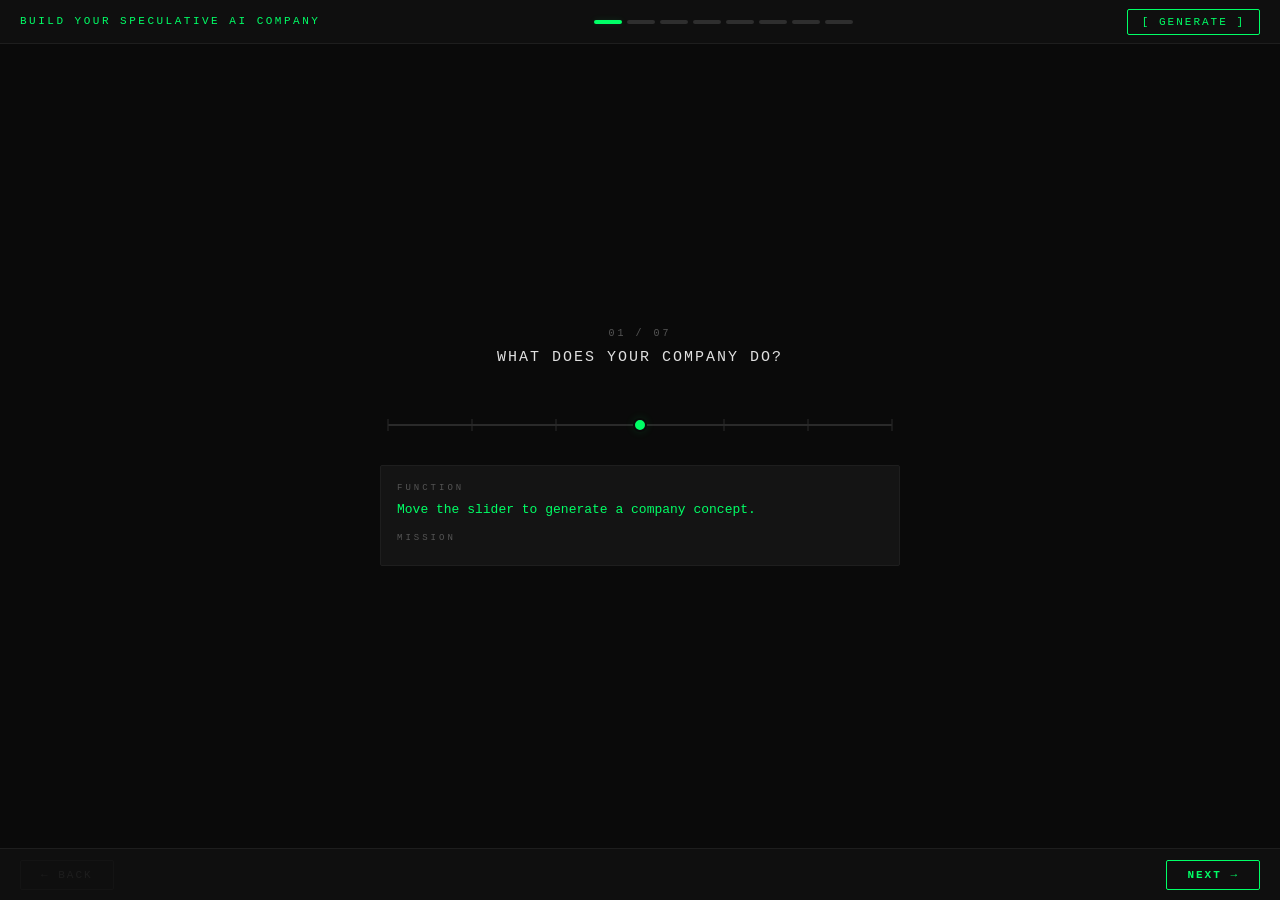
==== llm-company/index.html @ 35e41da1 "v2.0" ====
<!DOCTYPE html>
<html lang="en">
<head>
<meta charset="UTF-8">
<meta name="viewport" content="width=device-width, initial-scale=1.0">
<title>Build Your Speculative AI Company</title>
<style>
/* ============================================================
   DESIGN TOKENS
   ============================================================ */
:root {
  --bg:       #0a0a0a;
  --panel:    #0f0f0f;
  --panel2:   #141414;
  --border:   #1e1e1e;
  --border2:  #2a2a2a;
  --accent:   #00ff66;
  --accent-d: #00cc52;
  --glow:     rgba(0,255,102,0.12);
  --amber:    #ffcc00;
  --red:      #ff4444;
  --text:     #e0e0e0;
  --dim:      #555;
  --muted:    #2e2e2e;
  --font:     'Courier New', Courier, monospace;
  --status-h: 44px;
  --nav-h:    52px;
}

/* ============================================================
   RESET + BASE
   ============================================================ */
*, *::before, *::after { box-sizing: border-box; margin: 0; padding: 0; }

html, body {
  height: 100%;
  background: var(--bg);
  color: var(--text);
  font-family: var(--font);
  font-size: 13px;
  line-height: 1.5;
  overflow: hidden;
}

/* ============================================================
   LAYOUT SHELL
   ============================================================ */
#app {
  display: flex;
  flex-direction: column;
  height: 100vh;
}

/* ============================================================
   STATUS BAR
   ============================================================ */
#status-bar {
  height: var(--status-h);
  flex-shrink: 0;
  display: flex;
  align-items: center;
  justify-content: space-between;
  padding: 0 20px;
  border-bottom: 1px solid var(--border);
  background: var(--panel);
  gap: 16px;
}

#app-title {
  font-size: 11px;
  letter-spacing: 2.5px;
  color: var(--accent);
  white-space: nowrap;
  flex-shrink: 0;
}

#progress-bar {
  display: flex;
  gap: 5px;
  align-items: center;
  flex: 1;
  justify-content: center;
}

.prog-seg {
  height: 4px;
  width: 28px;
  border-radius: 2px;
  background: var(--muted);
  transition: background 0.3s ease;
}
.prog-seg.active   { background: var(--accent); box-shadow: 0 0 6px var(--glow); }
.prog-seg.complete { background: var(--dim); }

#generate-btn {
  font-family: var(--font);
  font-size: 11px;
  letter-spacing: 2px;
  padding: 6px 14px;
  background: transparent;
  color: var(--accent);
  border: 1px solid var(--accent);
  border-radius: 2px;
  cursor: pointer;
  white-space: nowrap;
  flex-shrink: 0;
  transition: all 0.15s;
}
#generate-btn:hover { background: var(--glow); }

/* ============================================================
   STAGE CONTAINER
   ============================================================ */
#stage-container {
  flex: 1;
  display: flex;
  align-items: center;
  justify-content: center;
  overflow: hidden;
  padding: 12px 20px;
}

.stage-panel {
  display: none;
  flex-direction: column;
  align-items: center;
  width: 100%;
  max-width: 700px;
  gap: 20px;
}
.stage-panel.active { display: flex; }

/* ============================================================
   STAGE HEADER
   ============================================================ */
.stage-header {
  text-align: center;
  width: 100%;
}

.stage-num {
  font-size: 10px;
  letter-spacing: 3px;
  color: var(--dim);
  margin-bottom: 6px;
}

.stage-title {
  font-size: 15px;
  letter-spacing: 2px;
  color: var(--text);
  font-weight: normal;
}

/* ============================================================
   HORIZONTAL SLIDER
   ============================================================ */
.slider-wrap {
  position: relative;
  width: 100%;
  max-width: 520px;
  padding: 24px 8px 8px;
  user-select: none;
}

.slider-labels-row {
  display: flex;
  justify-content: space-between;
  margin-bottom: 10px;
  height: 16px;
}

.slider-label-item {
  font-size: 10px;
  letter-spacing: 1px;
  color: var(--dim);
  text-align: center;
  flex: 1;
  transition: color 0.2s;
  cursor: pointer;
}
.slider-label-item.active { color: var(--accent); }

.slider-track-row {
  position: relative;
  height: 24px;
  display: flex;
  align-items: center;
}

.slider-track {
  position: relative;
  width: 100%;
  height: 2px;
  background: var(--border2);
  border-radius: 1px;
}

.slider-tick {
  position: absolute;
  top: -5px;
  width: 1px;
  height: 12px;
  background: var(--border2);
  transform: translateX(-50%);
  transition: background 0.2s;
}
.slider-tick.active { background: var(--accent); }

.slider-thumb {
  position: absolute;
  top: 50%;
  width: 14px;
  height: 14px;
  border-radius: 50%;
  background: var(--accent);
  border: 2px solid var(--bg);
  transform: translate(-50%, -50%);
  box-shadow: 0 0 10px var(--glow);
  cursor: grab;
  transition: box-shadow 0.15s;
  z-index: 2;
}
.slider-thumb:active { cursor: grabbing; box-shadow: 0 0 20px rgba(0,255,102,0.4); }

/* ============================================================
   LLM DISPLAY AREAS
   ============================================================ */
.llm-display {
  width: 100%;
  max-width: 520px;
  background: var(--panel2);
  border: 1px solid var(--border);
  border-radius: 2px;
  padding: 16px;
  min-height: 90px;
  position: relative;
}

.llm-loading {
  display: flex;
  align-items: center;
  gap: 8px;
  color: var(--dim);
  font-size: 11px;
  letter-spacing: 1px;
  position: absolute;
  inset: 16px;
}

.ld { width: 5px; height: 5px; border-radius: 50%; background: var(--accent); }
.ld { animation: ldot 1.2s ease-in-out infinite; }
.ld:nth-child(2) { animation-delay: 0.2s; }
.ld:nth-child(3) { animation-delay: 0.4s; }
@keyframes ldot {
  0%, 80%, 100% { transform: scale(0.5); opacity: 0.3; }
  40%           { transform: scale(1.0); opacity: 1; }
}

.llm-content {
  transition: opacity 0.2s ease;
}
.llm-content.fading { opacity: 0; }

.fn-label {
  font-size: 9px;
  letter-spacing: 3px;
  color: var(--dim);
  margin-bottom: 4px;
}

.fn-text {
  font-size: 13px;
  color: var(--accent);
  line-height: 1.55;
  margin-bottom: 12px;
}

.ms-label {
  font-size: 9px;
  letter-spacing: 3px;
  color: var(--dim);
  margin-bottom: 4px;
}

.ms-text {
  font-size: 12px;
  color: var(--text);
  line-height: 1.6;
  opacity: 0.75;
  font-style: italic;
}

/* Company name display */
.name-display {
  font-size: 28px;
  letter-spacing: 3px;
  color: var(--accent);
  text-align: center;
  min-height: 44px;
  display: flex;
  align-items: center;
  justify-content: center;
  transition: opacity 0.2s ease;
  text-shadow: 0 0 20px var(--glow);
}
.name-display.fading { opacity: 0; }

/* ============================================================
   KNOB STAGE LAYOUT
   ============================================================ */
.knob-stage-layout {
  display: flex;
  align-items: flex-start;
  gap: 32px;
  width: 100%;
  max-width: 620px;
}

.knob-col {
  display: flex;
  flex-direction: column;
  align-items: center;
  gap: 10px;
  flex-shrink: 0;
}

.knob-current-name {
  font-size: 11px;
  letter-spacing: 2px;
  color: var(--accent);
  text-align: center;
  min-height: 16px;
}

.knob-desc-col {
  flex: 1;
  display: flex;
  flex-direction: column;
  gap: 8px;
  padding-top: 4px;
}

.knob-desc-box {
  background: var(--panel2);
  border: 1px solid var(--border);
  border-radius: 2px;
  padding: 14px;
  min-height: 80px;
  position: relative;
}

.knob-desc-text {
  font-size: 12px;
  color: var(--text);
  line-height: 1.65;
  transition: opacity 0.15s ease;
}
.knob-desc-text.fading { opacity: 0; }

/* Static desc for stages 5 & 6 */
.static-desc {
  width: 100%;
  max-width: 520px;
  font-size: 12px;
  color: var(--text);
  line-height: 1.65;
  padding: 14px;
  background: var(--panel2);
  border: 1px solid var(--border);
  border-radius: 2px;
  opacity: 0.85;
}

/* ============================================================
   NAV BAR
   ============================================================ */
#nav-bar {
  height: var(--nav-h);
  flex-shrink: 0;
  display: flex;
  align-items: center;
  justify-content: space-between;
  padding: 0 20px;
  border-top: 1px solid var(--border);
  background: var(--panel);
}

.nav-btn {
  font-family: var(--font);
  font-size: 11px;
  letter-spacing: 2px;
  padding: 8px 20px;
  background: transparent;
  border: 1px solid var(--border2);
  color: var(--dim);
  border-radius: 2px;
  cursor: pointer;
  transition: all 0.15s;
}
.nav-btn:hover:not(:disabled) { color: var(--text); border-color: var(--dim); }
.nav-btn:disabled { opacity: 0.2; cursor: not-allowed; }

#next-btn {
  border-color: var(--accent);
  color: var(--accent);
  font-weight: bold;
}
#next-btn:hover { background: var(--glow); }

/* ============================================================
   OUTPUT STAGE (receipt)
   ============================================================ */
#stage-7 {
  flex-direction: column;
  align-items: center;
  justify-content: flex-start;
  overflow-y: auto;
  padding: 20px;
  gap: 16px;
}

.receipt-printer-wrap {
  overflow: hidden;
  max-height: calc(100vh - var(--status-h) - var(--nav-h) - 80px);
  display: flex;
  justify-content: center;
}

.receipt {
  width: 320px;
  background: #f5f0e8;
  color: #1a1a1a;
  font-family: 'Courier New', Courier, monospace;
  font-size: 11px;
  line-height: 1.5;
  box-shadow: 0 8px 48px rgba(0,0,0,0.85), 0 2px 8px rgba(0,0,0,0.5);
  transform: translateY(-110%);
  transition: transform 0s; /* controlled via JS */
}

.receipt.printing {
  transition: transform 1.3s cubic-bezier(0.25, 0.46, 0.45, 0.94);
  transform: translateY(0);
}

/* Torn-edge effect: dots at top and bottom */
.receipt-edge {
  height: 12px;
  background:
    radial-gradient(circle at 6px 0px, #0a0a0a 5.5px, #f5f0e8 5.5px) -1px 0 / 12px 12px;
}
.receipt-edge.bottom {
  background:
    radial-gradient(circle at 6px 12px, #0a0a0a 5.5px, #f5f0e8 5.5px) -1px 0 / 12px 12px;
}

.receipt-body {
  padding: 8px 20px 16px;
}

.r-divider   { border: none; border-top: 1px dashed #b0a898; margin: 10px 0; }
.r-divider-d { border: none; border-top: 1px solid #b0a898; margin: 10px 0; }
.r-center    { text-align: center; }
.r-bold      { font-weight: bold; }
.r-small     { font-size: 10px; color: #666; }
.r-mission   { font-style: italic; color: #333; line-height: 1.55; }
.r-story     { color: #222; line-height: 1.6; }
.r-risk      { color: #444; line-height: 1.55; }
.r-label     { font-size: 10px; letter-spacing: 1px; color: #888; margin-bottom: 2px; }
.r-value     { color: #111; margin-bottom: 6px; }
.r-impact-row {
  display: flex;
  gap: 16px;
  justify-content: center;
  margin: 8px 0;
}
.r-impact-item { text-align: center; }
.r-impact-label { font-size: 9px; letter-spacing: 1px; color: #888; margin-top: 4px; }

#start-over-btn {
  font-family: var(--font);
  font-size: 11px;
  letter-spacing: 2px;
  padding: 10px 24px;
  background: transparent;
  color: var(--dim);
  border: 1px solid var(--border2);
  border-radius: 2px;
  cursor: pointer;
  transition: all 0.15s;
  flex-shrink: 0;
}
#start-over-btn:hover { color: var(--text); border-color: var(--dim); }

/* ============================================================
   GENERATING OVERLAY (for final generation)
   ============================================================ */
#gen-overlay {
  display: none;
  position: fixed;
  inset: 0;
  background: rgba(10,10,10,0.9);
  z-index: 100;
  flex-direction: column;
  align-items: center;
  justify-content: center;
  gap: 20px;
}
#gen-overlay.active { display: flex; }
.gen-msg {
  font-size: 12px;
  letter-spacing: 3px;
  color: var(--dim);
}
.gen-dots { display: flex; gap: 8px; }
.gen-dot {
  width: 8px; height: 8px; border-radius: 50%;
  background: var(--accent);
  animation: ldot 1.2s ease-in-out infinite;
}
.gen-dot:nth-child(2) { animation-delay: 0.2s; }
.gen-dot:nth-child(3) { animation-delay: 0.4s; }

/* ============================================================
   DIAL WRAPPER
   ============================================================ */
.dial-wrapper {
  position: relative;
  width: 200px;
  height: 200px;
  flex-shrink: 0;
}

.dial-label {
  position: absolute;
  font-family: var(--font);
  font-size: 9px;
  letter-spacing: 1px;
  text-align: center;
  cursor: pointer;
  color: var(--dim);
  max-width: 72px;
  line-height: 1.25;
  transform: translate(-50%, -50%);
  transition: color 0.2s, text-shadow 0.2s;
}
.dial-label:hover { color: var(--text); }
.dial-label.active {
  color: var(--accent);
  text-shadow: 0 0 8px var(--glow);
}

/* ============================================================
   SCROLLBAR
   ============================================================ */
::-webkit-scrollbar { width: 3px; }
::-webkit-scrollbar-track { background: var(--bg); }
::-webkit-scrollbar-thumb { background: var(--border2); border-radius: 2px; }

/* ============================================================
   RESPONSIVE
   ============================================================ */
@media (max-width: 640px) {
  #app-title { display: none; }
  .knob-stage-layout { flex-direction: column; align-items: center; }
  .dial-wrapper { width: 160px; height: 160px; }
  .receipt { width: 290px; }
}
</style>
</head>
<body>
<div id="app">

  <!-- STATUS BAR -->
  <div id="status-bar">
    <div id="app-title">BUILD YOUR SPECULATIVE AI COMPANY</div>
    <div id="progress-bar"></div>
    <button id="generate-btn">[ GENERATE ]</button>
  </div>

  <!-- STAGE CONTAINER -->
  <div id="stage-container">

    <!-- STAGE 0: COMPANY FUNCTION -->
    <div id="stage-0" class="stage-panel">
      <div class="stage-header">
        <div class="stage-num">01 / 07</div>
        <div class="stage-title">WHAT DOES YOUR COMPANY DO?</div>
      </div>
      <div class="slider-wrap" id="s0-wrap"></div>
      <div class="llm-display" id="s0-display">
        <div class="llm-loading" id="s0-loading">
          <div class="ld"></div><div class="ld"></div><div class="ld"></div>
          <span>generating&hellip;</span>
        </div>
        <div class="llm-content" id="s0-content">
          <div class="fn-label">FUNCTION</div>
          <div class="fn-text" id="s0-fn">Move the slider to generate a company concept.</div>
          <div class="ms-label">MISSION</div>
          <div class="ms-text" id="s0-ms"></div>
        </div>
      </div>
    </div>

    <!-- STAGE 1: COMPANY NAME -->
    <div id="stage-1" class="stage-panel">
      <div class="stage-header">
        <div class="stage-num">02 / 07</div>
        <div class="stage-title">NAME YOUR COMPANY</div>
      </div>
      <div class="slider-wrap" id="s1-wrap"></div>
      <div class="llm-display" id="s1-display">
        <div class="llm-loading" id="s1-loading">
          <div class="ld"></div><div class="ld"></div><div class="ld"></div>
          <span>generating&hellip;</span>
        </div>
        <div class="name-display" id="s1-name">—</div>
      </div>
    </div>

    <!-- STAGE 2: BUSINESS MODEL -->
    <div id="stage-2" class="stage-panel">
      <div class="stage-header">
        <div class="stage-num">03 / 07</div>
        <div class="stage-title">HOW IS IT FUNDED?</div>
      </div>
      <div class="knob-stage-layout">
        <div class="knob-col">
          <div class="dial-wrapper" id="k2-wrap"></div>
          <div class="knob-current-name" id="k2-name">GOVT GRANTS</div>
        </div>
        <div class="knob-desc-col">
          <div class="knob-desc-box">
            <div class="llm-loading" id="k2-loading">
              <div class="ld"></div><div class="ld"></div><div class="ld"></div>
              <span>generating descriptions&hellip;</span>
            </div>
            <div class="knob-desc-text" id="k2-desc"></div>
          </div>
        </div>
      </div>
    </div>

    <!-- STAGE 3: DATA TYPE -->
    <div id="stage-3" class="stage-panel">
      <div class="stage-header">
        <div class="stage-num">04 / 07</div>
        <div class="stage-title">WHAT DATA DOES IT LEARN FROM?</div>
      </div>
      <div class="knob-stage-layout">
        <div class="knob-col">
          <div class="dial-wrapper" id="k3-wrap"></div>
          <div class="knob-current-name" id="k3-name">GENERAL WEB</div>
        </div>
        <div class="knob-desc-col">
          <div class="knob-desc-box">
            <div class="llm-loading" id="k3-loading">
              <div class="ld"></div><div class="ld"></div><div class="ld"></div>
              <span>generating descriptions&hellip;</span>
            </div>
            <div class="knob-desc-text" id="k3-desc"></div>
          </div>
        </div>
      </div>
    </div>

    <!-- STAGE 4: DATA ACQUISITION -->
    <div id="stage-4" class="stage-panel">
      <div class="stage-header">
        <div class="stage-num">05 / 07</div>
        <div class="stage-title">HOW WAS THE DATA OBTAINED?</div>
      </div>
      <div class="knob-stage-layout">
        <div class="knob-col">
          <div class="dial-wrapper" id="k4-wrap"></div>
          <div class="knob-current-name" id="k4-name">SCRAPED</div>
        </div>
        <div class="knob-desc-col">
          <div class="knob-desc-box">
            <div class="llm-loading" id="k4-loading">
              <div class="ld"></div><div class="ld"></div><div class="ld"></div>
              <span>generating descriptions&hellip;</span>
            </div>
            <div class="knob-desc-text" id="k4-desc"></div>
          </div>
        </div>
      </div>
    </div>

    <!-- STAGE 5: MODEL SIZE -->
    <div id="stage-5" class="stage-panel">
      <div class="stage-header">
        <div class="stage-num">06 / 07</div>
        <div class="stage-title">HOW LARGE IS THE MODEL?</div>
      </div>
      <div class="slider-wrap" id="s5-wrap"></div>
      <div class="static-desc" id="s5-desc"></div>
    </div>

    <!-- STAGE 6: HOSTING -->
    <div id="stage-6" class="stage-panel">
      <div class="stage-header">
        <div class="stage-num">07 / 07</div>
        <div class="stage-title">WHERE DOES IT RUN?</div>
      </div>
      <div class="knob-stage-layout">
        <div class="knob-col">
          <div class="dial-wrapper" id="k6-wrap"></div>
          <div class="knob-current-name" id="k6-name">CLOUD</div>
        </div>
        <div class="knob-desc-col">
          <div class="static-desc" id="k6-desc" style="margin-top:0;"></div>
        </div>
      </div>
    </div>

    <!-- STAGE 7: RECEIPT OUTPUT -->
    <div id="stage-7" class="stage-panel">
      <div class="receipt-printer-wrap" id="receipt-printer-wrap">
        <div class="receipt" id="receipt">
          <div class="receipt-edge"></div>
          <div class="receipt-body" id="receipt-body"></div>
          <div class="receipt-edge bottom"></div>
        </div>
      </div>
      <button id="start-over-btn">↩ START OVER</button>
    </div>

  </div><!-- /stage-container -->

  <!-- NAV BAR -->
  <div id="nav-bar">
    <button class="nav-btn" id="back-btn">← BACK</button>
    <button class="nav-btn" id="next-btn">NEXT →</button>
  </div>

</div><!-- /app -->

<!-- Generating overlay -->
<div id="gen-overlay">
  <div class="gen-dots">
    <div class="gen-dot"></div><div class="gen-dot"></div><div class="gen-dot"></div>
  </div>
  <div class="gen-msg">GENERATING ANALYSIS</div>
</div>

<script>
/* ============================================================
   ROTARY DIAL CLASS (adapted from dial.js — colour: #00ff66)
   ============================================================ */
class RotaryDial {
  constructor({ container, optionIds, optionNames, onChange, size = 200 }) {
    this.container   = container;
    this.optionIds   = optionIds;
    this.optionNames = optionNames;
    this.onChange    = onChange;
    this.size        = size;
    this.n           = optionIds.length;
    this.currentAngle = 0;
    this.targetAngle  = 0;
    this.currentIndex = 0;
    this.isDragging   = false;
    this.dragStartAngle = 0;
    this.dragStartMouseAngle = 0;
    this._rafId = null;
    this._animate = this._animate.bind(this);
    this._build();
    this._bindEvents();
    this._snapTo(0, false);
  }

  _build() {
    const s = this.size, cx = s / 2, cy = s / 2;
    const R = s / 2 - 4, knobR = R * 0.52;
    const ns = 'http://www.w3.org/2000/svg';
    const svg = document.createElementNS(ns, 'svg');
    svg.setAttribute('width', s); svg.setAttribute('height', s);
    svg.setAttribute('viewBox', `0 0 ${s} ${s}`);
    svg.style.cursor = 'grab';
    svg.style.userSelect = 'none';

    const defs = document.createElementNS(ns, 'defs');
    const kg = document.createElementNS(ns, 'radialGradient');
    kg.id = `kg-${Math.random().toString(36).slice(2)}`;
    kg.setAttribute('cx','40%'); kg.setAttribute('cy','35%');
    [['0%','#2a2a2a'],['60%','#151515'],['100%','#0a0a0a']].forEach(([o,c]) => {
      const s2 = document.createElementNS(ns, 'stop');
      s2.setAttribute('offset', o); s2.setAttribute('stop-color', c);
      kg.appendChild(s2);
    });
    const bg = document.createElementNS(ns, 'radialGradient');
    bg.id = `bg-${Math.random().toString(36).slice(2)}`;
    bg.setAttribute('cx','50%'); bg.setAttribute('cy','50%');
    [['0%','#1e1e1e'],['100%','#0d0d0d']].forEach(([o,c]) => {
      const s2 = document.createElementNS(ns, 'stop');
      s2.setAttribute('offset', o); s2.setAttribute('stop-color', c);
      bg.appendChild(s2);
    });
    defs.appendChild(kg); defs.appendChild(bg);

    const filt = document.createElementNS(ns, 'filter');
    filt.id = `gf-${Math.random().toString(36).slice(2)}`;
    filt.setAttribute('x','-50%'); filt.setAttribute('y','-50%');
    filt.setAttribute('width','200%'); filt.setAttribute('height','200%');
    const feg = document.createElementNS(ns, 'feGaussianBlur');
    feg.setAttribute('stdDeviation','2.5'); feg.setAttribute('result','blur');
    const fem = document.createElementNS(ns, 'feMerge');
    const fn1 = document.createElementNS(ns, 'feMergeNode'); fn1.setAttribute('in','blur');
    const fn2 = document.createElementNS(ns, 'feMergeNode'); fn2.setAttribute('in','SourceGraphic');
    fem.appendChild(fn1); fem.appendChild(fn2);
    filt.appendChild(feg); filt.appendChild(fem);
    defs.appendChild(filt);
    svg.appendChild(defs);

    // Bezel
    const bezel = document.createElementNS(ns, 'circle');
    bezel.setAttribute('cx', cx); bezel.setAttribute('cy', cy); bezel.setAttribute('r', R);
    bezel.setAttribute('fill', `url(#${bg.id})`);
    bezel.setAttribute('stroke', '#222'); bezel.setAttribute('stroke-width', '1.5');
    svg.appendChild(bezel);

    // Ticks
    for (let i = 0; i < this.n; i++) {
      const a = this._optionAngle(i);
      const t = document.createElementNS(ns, 'line');
      t.setAttribute('x1', cx + Math.sin(a) * (R - 5));
      t.setAttribute('y1', cy - Math.cos(a) * (R - 5));
      t.setAttribute('x2', cx + Math.sin(a) * (R - 14));
      t.setAttribute('y2', cy - Math.cos(a) * (R - 14));
      t.setAttribute('stroke', '#333'); t.setAttribute('stroke-width', '1.5');
      t.setAttribute('stroke-linecap', 'round');
      svg.appendChild(t);
    }

    // Knob group
    const grp = document.createElementNS(ns, 'g');
    const knob = document.createElementNS(ns, 'circle');
    knob.setAttribute('cx', cx); knob.setAttribute('cy', cy); knob.setAttribute('r', knobR);
    knob.setAttribute('fill', `url(#${kg.id})`);
    knob.setAttribute('stroke', '#2a2a2a'); knob.setAttribute('stroke-width', '1');
    grp.appendChild(knob);

    const indLen = knobR * 0.72;
    const ind = document.createElementNS(ns, 'line');
    ind.setAttribute('x1', cx); ind.setAttribute('y1', cy);
    ind.setAttribute('x2', cx); ind.setAttribute('y2', cy - indLen);
    ind.setAttribute('stroke', '#00ff66'); ind.setAttribute('stroke-width', '2.5');
    ind.setAttribute('stroke-linecap', 'round');
    grp.appendChild(ind);

    const dot = document.createElementNS(ns, 'circle');
    dot.setAttribute('cx', cx); dot.setAttribute('cy', cy - indLen * 0.84);
    dot.setAttribute('r', '3'); dot.setAttribute('fill', '#00ff66');
    dot.setAttribute('filter', `url(#${filt.id})`);
    grp.appendChild(dot);

    svg.appendChild(grp);
    this.knobGroup = grp;

    // Centre cap
    const cap = document.createElementNS(ns, 'circle');
    cap.setAttribute('cx', cx); cap.setAttribute('cy', cy); cap.setAttribute('r', '11');
    cap.setAttribute('fill', '#0d0d0d'); cap.setAttribute('stroke', '#2a2a2a');
    cap.setAttribute('stroke-width', '1');
    svg.appendChild(cap);

    this.svg = svg; this.cx = cx; this.cy = cy; this.R = R;
    this.container.appendChild(svg);
    this._buildLabels();
  }

  _buildLabels() {
    this.container.querySelectorAll('.dial-label').forEach(e => e.remove());
    const labelR = this.R + 26;
    this.labelEls = this.optionNames.map((name, i) => {
      const a = this._optionAngle(i);
      const x = this.cx + Math.sin(a) * labelR;
      const y = this.cy - Math.cos(a) * labelR;
      const el = document.createElement('div');
      el.className = 'dial-label';
      el.dataset.index = i;
      el.style.left = `${x}px`;
      el.style.top  = `${y}px`;
      el.textContent = name;
      el.addEventListener('click', () => this._snapTo(i, true));
      this.container.appendChild(el);
      return el;
    });
  }

  _bindEvents() {
    this.svg.addEventListener('mousedown', e => this._onDragStart(e));
    window.addEventListener('mousemove', e => this._onDragMove(e));
    window.addEventListener('mouseup',   e => this._onDragEnd(e));
    this.svg.addEventListener('touchstart', e => this._onDragStart(e.touches[0]), { passive: true });
    window.addEventListener('touchmove', e => { if (this.isDragging) { e.preventDefault(); this._onDragMove(e.touches[0]); } }, { passive: false });
    window.addEventListener('touchend',  e => this._onDragEnd(e));
  }

  _getMouseAngle(e) {
    const r = this.svg.getBoundingClientRect();
    return Math.atan2(e.clientX - r.left - this.cx, -(e.clientY - r.top - this.cy));
  }

  _onDragStart(e) {
    this.isDragging = true;
    this.dragStartAngle = this.currentAngle;
    this.dragStartMouseAngle = this._getMouseAngle(e);
  }

  _onDragMove(e) {
    if (!this.isDragging) return;
    let d = this._getMouseAngle(e) - this.dragStartMouseAngle;
    while (d >  Math.PI) d -= 2 * Math.PI;
    while (d < -Math.PI) d += 2 * Math.PI;
    this.currentAngle = this.dragStartAngle + d;
    this._applyRotation(this.currentAngle);
    const ni = this._nearestIndex(this.currentAngle);
    if (ni !== this.currentIndex) {
      this.currentIndex = ni;
      this._updateLabels();
      this.onChange(ni);
    }
  }

  _onDragEnd() {
    if (!this.isDragging) return;
    this.isDragging = false;
    this._snapTo(this._nearestIndex(this.currentAngle), true);
  }

  _optionAngle(i) { return -0.45 + (2 * Math.PI / this.n) * i; }

  _nearestIndex(angle) {
    let best = 0, bestDist = Infinity;
    for (let i = 0; i < this.n; i++) {
      let d = angle - this._optionAngle(i);
      while (d >  Math.PI) d -= 2 * Math.PI;
      while (d < -Math.PI) d += 2 * Math.PI;
      if (Math.abs(d) < bestDist) { bestDist = Math.abs(d); best = i; }
    }
    return best;
  }

  _snapTo(index, animate) {
    this.currentIndex = index;
    this.targetAngle  = this._optionAngle(index);
    if (!animate) {
      this.currentAngle = this.targetAngle;
      this._applyRotation(this.currentAngle);
    } else {
      if (this._rafId) cancelAnimationFrame(this._rafId);
      this._rafId = requestAnimationFrame(this._animate);
    }
    this._updateLabels();
    this.onChange(index);
  }

  _animate() {
    let d = this.targetAngle - this.currentAngle;
    while (d >  Math.PI) d -= 2 * Math.PI;
    while (d < -Math.PI) d += 2 * Math.PI;
    if (Math.abs(d) < 0.001) {
      this.currentAngle = this.targetAngle;
      this._applyRotation(this.currentAngle);
      this._rafId = null; return;
    }
    this.currentAngle += d * 0.18;
    this._applyRotation(this.currentAngle);
    this._rafId = requestAnimationFrame(this._animate);
  }

  _applyRotation(angle) {
    this.knobGroup.setAttribute('transform',
      `rotate(${(angle * 180) / Math.PI}, ${this.cx}, ${this.cy})`);
  }

  _updateLabels() {
    if (!this.labelEls) return;
    this.labelEls.forEach((el, i) => el.classList.toggle('active', i === this.currentIndex));
  }

  getCurrentIndex() { return this.currentIndex; }
}

/* ============================================================
   HORIZONTAL SLIDER CLASS
   ============================================================ */
class HorizontalSlider {
  constructor({ container, positions, showLabels, labels, onChange }) {
    this.container  = container;
    this.positions  = positions;
    this.showLabels = showLabels;
    this.labels     = labels || [];
    this.onChange   = onChange;
    this.currentIndex = Math.floor(positions / 2);
    this.targetPct    = this._indexToPct(this.currentIndex);
    this.currentPct   = this.targetPct;
    this._rafId = null;
    this._dragging = false;
    this._animate = this._animate.bind(this);
    this._build();
    this._bindEvents();
    this._setThumb(this.currentPct, false);
  }

  _indexToPct(i) { return i / (this.positions - 1); }

  _build() {
    this.container.innerHTML = '';

    // Labels row (always create, hide if not showLabels)
    const labRow = document.createElement('div');
    labRow.className = 'slider-labels-row';
    this.labelEls = [];
    for (let i = 0; i < this.positions; i++) {
      const el = document.createElement('div');
      el.className = 'slider-label-item';
      el.textContent = this.showLabels ? (this.labels[i] || '') : '';
      el.dataset.index = i;
      if (this.showLabels) {
        el.addEventListener('click', () => this._snapTo(i));
      }
      labRow.appendChild(el);
      this.labelEls.push(el);
    }
    if (this.showLabels) this.container.appendChild(labRow);

    // Track row
    const trackRow = document.createElement('div');
    trackRow.className = 'slider-track-row';
    const track = document.createElement('div');
    track.className = 'slider-track';

    // Ticks
    this.tickEls = [];
    for (let i = 0; i < this.positions; i++) {
      const tick = document.createElement('div');
      tick.className = 'slider-tick';
      tick.style.left = `${this._indexToPct(i) * 100}%`;
      track.appendChild(tick);
      this.tickEls.push(tick);
    }

    // Thumb
    this.thumb = document.createElement('div');
    this.thumb.className = 'slider-thumb';
    track.appendChild(this.thumb);

    trackRow.appendChild(track);
    this.container.appendChild(trackRow);
    this.track = track;
  }

  _bindEvents() {
    this.thumb.addEventListener('mousedown', e => { e.preventDefault(); this._dragging = true; });
    this.track.addEventListener('click', e => {
      if (this._dragging) return;
      this._snapTo(this._xToIndex(e.clientX));
    });
    window.addEventListener('mousemove', e => {
      if (!this._dragging) return;
      const i = this._xToIndex(e.clientX);
      if (i !== this.currentIndex) {
        this.currentIndex = i;
        this._updateActive();
        this.onChange(i);
      }
      this.targetPct = this._indexToPct(i);
      if (!this._rafId) this._rafId = requestAnimationFrame(this._animate);
    });
    window.addEventListener('mouseup', () => {
      if (!this._dragging) return;
      this._dragging = false;
      this._snapTo(this.currentIndex);
    });
    // Touch
    this.thumb.addEventListener('touchstart', e => { e.preventDefault(); this._dragging = true; }, { passive: false });
    window.addEventListener('touchmove', e => {
      if (!this._dragging) return;
      const i = this._xToIndex(e.touches[0].clientX);
      if (i !== this.currentIndex) { this.currentIndex = i; this._updateActive(); this.onChange(i); }
      this.targetPct = this._indexToPct(i);
      if (!this._rafId) this._rafId = requestAnimationFrame(this._animate);
    }, { passive: true });
    window.addEventListener('touchend', () => { if (this._dragging) { this._dragging = false; this._snapTo(this.currentIndex); } });
  }

  _xToIndex(clientX) {
    const rect = this.track.getBoundingClientRect();
    const pct  = Math.max(0, Math.min(1, (clientX - rect.left) / rect.width));
    return Math.round(pct * (this.positions - 1));
  }

  _snapTo(index) {
    this.currentIndex = index;
    this.targetPct    = this._indexToPct(index);
    this._updateActive();
    this.onChange(index);
    if (!this._rafId) this._rafId = requestAnimationFrame(this._animate);
  }

  _animate() {
    const diff = this.targetPct - this.currentPct;
    if (Math.abs(diff) < 0.001) {
      this.currentPct = this.targetPct;
      this._setThumb(this.currentPct, false);
      this._rafId = null; return;
    }
    this.currentPct += diff * 0.2;
    this._setThumb(this.currentPct, false);
    this._rafId = requestAnimationFrame(this._animate);
  }

  _setThumb(pct) {
    this.thumb.style.left = `${pct * 100}%`;
  }

  _updateActive() {
    this.tickEls.forEach((t, i) => t.classList.toggle('active', i === this.currentIndex));
    if (this.showLabels) {
      this.labelEls.forEach((l, i) => l.classList.toggle('active', i === this.currentIndex));
    }
  }

  getCurrentIndex() { return this.currentIndex; }
}

/* ============================================================
   STATIC DATA
   ============================================================ */
const MODEL_SIZES = ['1B', '3B', '7B', '14B', '32B'];

const MODEL_SIZE_DESCS = {
  '1B':  'Runs on a laptop or basic GPU. Fast inference, very low energy. Good for simple classification or extraction tasks. Will hallucinate on complex reasoning and struggle with nuance. Accessible — individuals and small orgs can run it locally.',
  '3B':  'Consumer GPU territory (~8GB VRAM). Good balance for focused, well-defined tasks. Reasonable energy use. Still feasible for smaller organisations. Not powerful enough for open-ended reasoning or long-context work.',
  '7B':  'Needs a decent GPU (16–24GB VRAM). Solid general capability — handles most language tasks competently. Moderate energy and infrastructure cost. The current sweet spot for many real-world deployments.',
  '14B': 'Requires a high-end consumer GPU or small server. Noticeably more capable than 7B but operational costs rise. High energy use per query at scale. Starting to concentrate accessibility toward well-resourced organisations.',
  '32B': 'Data-centre scale — multi-GPU server required. State-of-the-art reasoning and instruction following. Enormous energy footprint; significant compute cost per query. Only major corporations or well-funded labs can run this affordably at scale.',
};

const HOSTING_OPTS = ['CLOUD', 'ON-PREMISE', 'EDGE', 'DECENTRALISED'];
const HOSTING_DESCS = {
  'CLOUD':         'Runs on AWS, Azure, or Google Cloud. Scalable and reliable with managed infrastructure, but your data flows through Big Tech servers. Subject to their terms, pricing changes, and government data requests. Contributes to tech monopoly concentration.',
  'ON-PREMISE':    'Company owns and operates the servers. Full control over data and compliance — nothing leaves the building. Expensive to maintain and scale. Energy use is the company\'s direct responsibility. Requires significant internal technical expertise.',
  'EDGE':          'Runs on user devices — phones, laptops, local hardware. Maximum privacy: data never leaves the device. Limited by hardware constraints, so only smaller models are viable. Creates a digital divide: only users with capable devices can access it.',
  'DECENTRALISED': 'Distributed across many independently-operated nodes — resilient to censorship or single-point failure. Coordination is difficult, quality control is hard, and governance is an unsolved problem. Novel and experimental. Who moderates what no one owns?',
};

const BM_OPTS  = ['GOVT GRANTS', 'PAY TO PLAY', 'BIG LOAN', 'RICH DONOR'];
const BM_KEYS  = ['GOVT_GRANTS', 'PAY_TO_PLAY', 'BIG_LOAN', 'RICH_DONOR'];
const DT_OPTS  = ['GENERAL WEB', 'BOOKS &\nACADEMIC', 'PROPRIETARY\nCLIENT', 'SOCIAL\nMEDIA'];
const DT_KEYS  = ['GENERAL_WEB', 'BOOKS_ACADEMIC', 'PROPRIETARY_CLIENT', 'SOCIAL_MEDIA'];
const DA_OPTS  = ['SCRAPED', 'LICENSED', 'CROWDSOURCED', 'SYNTHETIC'];
const DA_KEYS  = ['SCRAPED', 'LICENSED', 'CROWDSOURCED', 'SYNTHETIC'];

/* ============================================================
   APP STATE
   ============================================================ */
const state = {
  stage: 0,
  companyFunction:   '',
  missionStatement:  '',
  companyName:       '',
  bmIndex:  0,
  dtIndex:  0,
  daIndex:  0,
  sizeIndex: 2,
  hostIndex: 0,
  bmDescs:  null,
  dtDescs:  null,
  daDescs:  null,
  generatedNames: [],
  abortController: null,
};

const stageInited = new Set();

/* ============================================================
   STREAMING HELPER
   ============================================================ */
async function streamLLM(endpoint, payload, onChunk, signal) {
  const resp = await fetch(endpoint, {
    method: 'POST',
    headers: { 'Content-Type': 'application/json' },
    body: JSON.stringify(payload),
    signal,
  });
  if (!resp.ok) throw new Error(`HTTP ${resp.status}`);
  const reader = resp.body.getReader();
  const dec    = new TextDecoder();
  let buf = '';
  while (true) {
    const { done, value } = await reader.read();
    if (done) break;
    buf += dec.decode(value, { stream: true });
    onChunk(buf);
  }
  return buf;
}

function abortCurrent() {
  if (state.abortController) {
    try { state.abortController.abort(); } catch (_) {}
  }
  state.abortController = new AbortController();
  return state.abortController.signal;
}

/* ============================================================
   PARSE HELPERS
   ============================================================ */
function parseKeyedText(text, keys) {
  const result = {};
  keys.forEach((key, i) => {
    const nextKey = keys[i + 1];
    const pat = nextKey
      ? new RegExp(`${key}:\\s*([\\s\\S]*?)(?=\\s*${nextKey}:)`, 'i')
      : new RegExp(`${key}:\\s*([\\s\\S]*)`, 'i');
    const m = text.match(pat);
    result[key] = m ? m[1].trim() : '—';
  });
  return result;
}

function parseFinal(text) {
  const story    = (text.match(/STORY:\s*([\s\S]*?)(?=\s*SOCIETAL_IMPACT:)/i) || [])[1] || '';
  const societal = parseInt((text.match(/SOCIETAL_IMPACT:\s*(\d+)/i) || [])[1]) || 5;
  const env      = parseInt((text.match(/ENVIRONMENTAL_IMPACT:\s*(\d+)/i) || [])[1]) || 5;
  const failure  = (text.match(/FAILURE_NOTE:\s*([\s\S]*)$/i) || [])[1] || '';
  return {
    story:     story.trim(),
    societal:  Math.max(1, Math.min(10, societal)),
    env:       Math.max(1, Math.min(10, env)),
    failure:   failure.trim(),
  };
}

/* ============================================================
   STAGE 0: COMPANY FUNCTION
   ============================================================ */
let s0Timer = null;

function initStage0() {
  const wrap = document.getElementById('s0-wrap');
  new HorizontalSlider({
    container: wrap,
    positions: 7,
    showLabels: false,
    onChange: (i) => {
      clearTimeout(s0Timer);
      s0Timer = setTimeout(() => triggerFunction(i + 1), 300);
    },
  });
  // Trigger initial generation
  triggerFunction(4);
}

async function triggerFunction(position) {
  const signal = abortCurrent();
  const loading = document.getElementById('s0-loading');
  const content = document.getElementById('s0-content');
  const fnEl    = document.getElementById('s0-fn');
  const msEl    = document.getElementById('s0-ms');

  loading.style.display = 'flex';
  content.classList.add('fading');

  try {
    let buf = '';
    await streamLLM('/api/company-function', { position }, (chunk) => {
      buf = chunk;
      // Parse and update live
      const fnMatch = buf.match(/FUNCTION:\s*(.+?)(?=\nMISSION:|$)/si);
      const msMatch = buf.match(/MISSION:\s*([\s\S]*)/i);
      if (fnMatch) fnEl.textContent = fnMatch[1].trim();
      if (msMatch) msEl.textContent = msMatch[1].trim();
    }, signal);

    // Final parse
    const fnMatch = buf.match(/FUNCTION:\s*(.+?)(?=\nMISSION:|$)/si);
    const msMatch = buf.match(/MISSION:\s*([\s\S]*)/i);
    state.companyFunction  = fnMatch ? fnMatch[1].trim() : buf.trim();
    state.missionStatement = msMatch ? msMatch[1].trim() : '';

    // Reset name cache when function changes
    state.bmDescs = null; state.dtDescs = null; state.daDescs = null;

    loading.style.display = 'none';
    content.classList.remove('fading');
  } catch (e) {
    if (e.name !== 'AbortError') {
      loading.style.display = 'none';
      content.classList.remove('fading');
    }
  }
}

/* ============================================================
   STAGE 1: COMPANY NAME
   ============================================================ */
let s1Timer = null;

function initStage1() {
  const wrap = document.getElementById('s1-wrap');
  new HorizontalSlider({
    container: wrap,
    positions: 7,
    showLabels: false,
    onChange: (i) => {
      clearTimeout(s1Timer);
      s1Timer = setTimeout(() => triggerName(), 300);
    },
  });
  triggerName();
}

async function triggerName() {
  const signal  = abortCurrent();
  const loading = document.getElementById('s1-loading');
  const nameEl  = document.getElementById('s1-name');

  loading.style.display = 'flex';
  nameEl.classList.add('fading');

  try {
    let buf = '';
    await streamLLM('/api/company-name', {
      company_function: state.companyFunction || 'an AI company',
      previous_names: state.generatedNames.slice(-6),
    }, (chunk) => {
      buf = chunk;
      nameEl.textContent = buf.trim().split('\n')[0].trim() || '—';
    }, signal);

    const finalName = buf.trim().split('\n')[0].trim();
    state.companyName = finalName || 'Unnamed Corp';
    if (finalName && !state.generatedNames.includes(finalName)) {
      state.generatedNames.push(finalName);
    }
    loading.style.display = 'none';
    nameEl.classList.remove('fading');
    nameEl.textContent = state.companyName;
  } catch (e) {
    if (e.name !== 'AbortError') {
      loading.style.display = 'none';
      nameEl.classList.remove('fading');
    }
  }
}

/* ============================================================
   KNOB STAGE HELPERS (stages 2, 3, 4)
   ============================================================ */
async function loadDescs(stage, keys, descKey, loadingId, descId, currentIndex) {
  const loading = document.getElementById(loadingId);
  const descEl  = document.getElementById(descId);

  if (state[descKey]) {
    updateKnobDesc(descEl, state[descKey][keys[currentIndex]] || '—');
    return;
  }

  loading.style.display = 'flex';
  descEl.style.display  = 'none';

  const dtLabel = DT_OPTS[state.dtIndex] || 'general';

  try {
    let buf = '';
    await streamLLM('/api/describe', {
      company_name:     state.companyName     || 'the company',
      company_function: state.companyFunction || 'an AI service',
      stage,
      data_type: stage === 'data_acquisition' ? dtLabel : undefined,
    }, (chunk) => { buf = chunk; }, null);

    state[descKey] = parseKeyedText(buf, keys);
    loading.style.display = 'none';
    descEl.style.display  = '';
    updateKnobDesc(descEl, state[descKey][keys[currentIndex]] || '—');
  } catch (e) {
    loading.style.display = 'none';
    descEl.style.display  = '';
    descEl.textContent = 'Could not generate description.';
  }
}

function updateKnobDesc(el, text) {
  el.classList.add('fading');
  setTimeout(() => {
    el.textContent = text;
    el.classList.remove('fading');
  }, 150);
}

/* ============================================================
   STAGE 2: BUSINESS MODEL
   ============================================================ */
function initStage2() {
  const wrap = document.getElementById('k2-wrap');
  new RotaryDial({
    container:   wrap,
    optionIds:   BM_KEYS,
    optionNames: BM_OPTS,
    size: 200,
    onChange: (i) => {
      state.bmIndex = i;
      document.getElementById('k2-name').textContent = BM_OPTS[i];
      if (state.bmDescs) {
        updateKnobDesc(document.getElementById('k2-desc'), state.bmDescs[BM_KEYS[i]] || '—');
      }
    },
  });
  loadDescs('business_model', BM_KEYS, 'bmDescs', 'k2-loading', 'k2-desc', state.bmIndex);
}

/* ============================================================
   STAGE 3: DATA TYPE
   ============================================================ */
function initStage3() {
  const wrap = document.getElementById('k3-wrap');
  const displayNames = ['GENERAL\nWEB', 'BOOKS /\nACADEMIC', 'PROPRIETARY\nCLIENT', 'SOCIAL\nMEDIA'];
  new RotaryDial({
    container:   wrap,
    optionIds:   DT_KEYS,
    optionNames: displayNames,
    size: 200,
    onChange: (i) => {
      state.dtIndex = i;
      document.getElementById('k3-name').textContent = DT_OPTS[i].replace('\n', ' ');
      if (state.dtDescs) {
        updateKnobDesc(document.getElementById('k3-desc'), state.dtDescs[DT_KEYS[i]] || '—');
      }
    },
  });
  loadDescs('data_type', DT_KEYS, 'dtDescs', 'k3-loading', 'k3-desc', state.dtIndex);
}

/* ============================================================
   STAGE 4: DATA ACQUISITION
   ============================================================ */
function initStage4() {
  const wrap = document.getElementById('k4-wrap');
  new RotaryDial({
    container:   wrap,
    optionIds:   DA_KEYS,
    optionNames: DA_OPTS,
    size: 200,
    onChange: (i) => {
      state.daIndex = i;
      document.getElementById('k4-name').textContent = DA_OPTS[i];
      if (state.daDescs) {
        updateKnobDesc(document.getElementById('k4-desc'), state.daDescs[DA_KEYS[i]] || '—');
      }
    },
  });
  loadDescs('data_acquisition', DA_KEYS, 'daDescs', 'k4-loading', 'k4-desc', state.daIndex);
}

/* ============================================================
   STAGE 5: MODEL SIZE
   ============================================================ */
function initStage5() {
  const wrap = document.getElementById('s5-wrap');
  const descEl = document.getElementById('s5-desc');

  new HorizontalSlider({
    container:  wrap,
    positions:  5,
    showLabels: true,
    labels:     MODEL_SIZES,
    onChange: (i) => {
      state.sizeIndex = i;
      descEl.textContent = MODEL_SIZE_DESCS[MODEL_SIZES[i]];
    },
  });
  descEl.textContent = MODEL_SIZE_DESCS[MODEL_SIZES[state.sizeIndex]];
}

/* ============================================================
   STAGE 6: HOSTING
   ============================================================ */
function initStage6() {
  const wrap   = document.getElementById('k6-wrap');
  const descEl = document.getElementById('k6-desc');
  new RotaryDial({
    container:   wrap,
    optionIds:   HOSTING_OPTS,
    optionNames: HOSTING_OPTS,
    size: 200,
    onChange: (i) => {
      state.hostIndex = i;
      document.getElementById('k6-name').textContent = HOSTING_OPTS[i];
      descEl.textContent = HOSTING_DESCS[HOSTING_OPTS[i]];
    },
  });
  descEl.textContent = HOSTING_DESCS[HOSTING_OPTS[state.hostIndex]];
}

/* ============================================================
   GENERATE FINAL
   ============================================================ */
async function generateFinal() {
  const overlay = document.getElementById('gen-overlay');
  overlay.classList.add('active');

  try {
    let buf = '';
    await streamLLM('/api/generate', {
      company_name:     state.companyName     || 'Unnamed Corp',
      company_function: state.companyFunction || 'an AI company',
      mission_statement: state.missionStatement || '',
      business_model:   BM_OPTS[state.bmIndex],
      data_type:        DT_OPTS[state.dtIndex].replace('\n', ' '),
      data_acquisition: DA_OPTS[state.daIndex],
      model_size:       MODEL_SIZES[state.sizeIndex],
      hosting:          HOSTING_OPTS[state.hostIndex],
    }, (chunk) => { buf = chunk; }, null);

    const parsed = parseFinal(buf);
    overlay.classList.remove('active');
    renderReceipt(parsed);
    showStage(7);
  } catch (e) {
    overlay.classList.remove('active');
    renderReceipt({ story: 'Could not reach Ollama. Is it running?', societal: 5, env: 5, failure: 'ollama serve' });
    showStage(7);
  }
}

/* ============================================================
   RECEIPT RENDERING
   ============================================================ */
function makeImpactDial(score, label) {
  const r = 26, cx = 36, cy = 36;
  const circ = 2 * Math.PI * r;
  const maxArc = circ * 0.82;
  const fillArc = Math.max(0, (score / 10) * maxArc);
  // SVG circles start at 3 o'clock; offset to start at top-left (~8 o'clock)
  const dashOffset = circ * 0.1;
  const col = score <= 3 ? '#cc2222' : score <= 6 ? '#b88000' : '#1a7a3a';

  return `<div class="r-impact-item">
    <svg width="72" height="72" xmlns="http://www.w3.org/2000/svg">
      <circle cx="${cx}" cy="${cy}" r="${r}" fill="none" stroke="#c8bfb0" stroke-width="4"
        stroke-dasharray="${maxArc} ${circ - maxArc}"
        stroke-dashoffset="${dashOffset}"
        stroke-linecap="round"
        transform="rotate(-90 ${cx} ${cy})"/>
      <circle cx="${cx}" cy="${cy}" r="${r}" fill="none" stroke="${col}" stroke-width="4"
        stroke-dasharray="${fillArc} ${circ - fillArc}"
        stroke-dashoffset="${dashOffset}"
        stroke-linecap="round"
        transform="rotate(-90 ${cx} ${cy})"/>
      <text x="${cx}" y="${cy + 6}" text-anchor="middle" font-size="18" font-weight="bold"
        font-family="Courier New" fill="${col}">${score}</text>
    </svg>
    <div class="r-impact-label">${label}</div>
  </div>`;
}

function renderReceipt(data) {
  const body = document.getElementById('receipt-body');
  const sz   = MODEL_SIZES[state.sizeIndex];
  const host = HOSTING_OPTS[state.hostIndex];
  const bm   = BM_OPTS[state.bmIndex];
  const dt   = DT_OPTS[state.dtIndex].replace('\n', ' ');
  const da   = DA_OPTS[state.daIndex];
  const name = state.companyName || 'Unnamed Corp';
  const fn   = state.companyFunction || '—';
  const ms   = state.missionStatement || '—';

  body.innerHTML = `
    <div class="r-center r-bold" style="letter-spacing:2px;font-size:10px;margin-bottom:6px;">
      BUILD YOUR SPECULATIVE AI COMPANY
    </div>
    <hr class="r-divider-d">

    <div class="r-label">COMPANY</div>
    <div class="r-value r-bold" style="font-size:13px;letter-spacing:1px;">${name}</div>

    <div class="r-label">FUNCTION</div>
    <div class="r-value" style="margin-bottom:4px;">${fn}</div>

    <div class="r-label">FUNDING</div>
    <div class="r-value">${bm}</div>

    <div class="r-label">DATA</div>
    <div class="r-value">${dt} / ${da}</div>

    <div class="r-label">MODEL</div>
    <div class="r-value">${sz} params &bull; ${host}</div>

    <hr class="r-divider">

    <div class="r-label">MISSION STATEMENT</div>
    <div class="r-mission" style="margin-top:4px;">&ldquo;${ms}&rdquo;</div>

    <hr class="r-divider">

    <div class="r-label" style="margin-bottom:6px;">COMPANY STORY</div>
    <div class="r-story">${data.story || '—'}</div>

    <hr class="r-divider">

    <div class="r-impact-row">
      ${makeImpactDial(data.societal, 'SOCIETAL IMPACT')}
      ${makeImpactDial(data.env, 'ENV. IMPACT')}
    </div>

    <hr class="r-divider">

    <div class="r-label">RISK FACTOR</div>
    <div class="r-risk" style="margin-top:4px;">${data.failure || '—'}</div>

    <hr class="r-divider-d">

    <div class="r-center r-small" style="margin-top:8px;">THANK YOU FOR BUILDING</div>
    <div class="r-center r-small">RESPONSIBLY (?)</div>
    <div class="r-center r-small" style="margin-top:6px;color:#aaa;">&#9632; &#9632; &#9632;</div>
  `;

  // Trigger print animation on next frame
  const receipt = document.getElementById('receipt');
  receipt.classList.remove('printing');
  receipt.style.transition = 'none';
  receipt.style.transform  = 'translateY(-110%)';
  requestAnimationFrame(() => requestAnimationFrame(() => {
    receipt.style.transition = '';
    receipt.classList.add('printing');
  }));
}

/* ============================================================
   STAGE NAVIGATION
   ============================================================ */
function showStage(n) {
  const total = 7; // 0-6 are input stages, 7 is output
  n = Math.max(0, Math.min(7, n));

  document.querySelectorAll('.stage-panel').forEach(p => p.classList.remove('active'));
  document.getElementById(`stage-${n}`).classList.add('active');

  state.stage = n;

  // Progress bar
  document.querySelectorAll('.prog-seg').forEach((seg, i) => {
    seg.classList.remove('active', 'complete');
    if (i < n) seg.classList.add('complete');
    else if (i === n) seg.classList.add('active');
  });

  // Nav bar
  const navBar   = document.getElementById('nav-bar');
  const backBtn  = document.getElementById('back-btn');
  const nextBtn  = document.getElementById('next-btn');
  navBar.style.display = n === 7 ? 'none' : 'flex';
  backBtn.disabled = (n === 0);
  nextBtn.textContent = n === 6 ? 'GENERATE →' : 'NEXT →';

  // Lazy init
  if (!stageInited.has(n)) {
    stageInited.add(n);
    if      (n === 0) initStage0();
    else if (n === 1) initStage1();
    else if (n === 2) initStage2();
    else if (n === 3) initStage3();
    else if (n === 4) initStage4();
    else if (n === 5) initStage5();
    else if (n === 6) initStage6();
  }
}

/* ============================================================
   PROGRESS BAR INIT
   ============================================================ */
function buildProgressBar() {
  const bar = document.getElementById('progress-bar');
  bar.innerHTML = '';
  // 8 segments: stages 0-6 (inputs) + stage 7 (output)
  for (let i = 0; i <= 7; i++) {
    const seg = document.createElement('div');
    seg.className = 'prog-seg';
    seg.title = ['Function','Name','Business Model','Data Type','Acquisition','Model Size','Hosting','Output'][i] || '';
    bar.appendChild(seg);
  }
}

/* ============================================================
   START OVER
   ============================================================ */
function startOver() {
  Object.assign(state, {
    stage: 0,
    companyFunction: '', missionStatement: '', companyName: '',
    bmIndex: 0, dtIndex: 0, daIndex: 0, sizeIndex: 2, hostIndex: 0,
    bmDescs: null, dtDescs: null, daDescs: null,
    generatedNames: [], abortController: null,
  });
  stageInited.clear();

  // Reset all stage panels
  ['s0-wrap','s1-wrap','s5-wrap'].forEach(id => {
    const el = document.getElementById(id); if (el) el.innerHTML = '';
  });
  ['k2-wrap','k3-wrap','k4-wrap','k6-wrap'].forEach(id => {
    const el = document.getElementById(id); if (el) el.innerHTML = '';
  });
  document.querySelectorAll('.knob-desc-text, .static-desc').forEach(el => el.textContent = '');
  document.querySelectorAll('.llm-loading').forEach(el => el.style.display = 'none');

  document.getElementById('s0-fn').textContent = 'Move the slider to generate a company concept.';
  document.getElementById('s0-ms').textContent = '';
  document.getElementById('s1-name').textContent = '—';
  document.getElementById('receipt-body').innerHTML = '';
  document.getElementById('nav-bar').style.display = 'flex';

  showStage(0);
}

/* ============================================================
   INIT
   ============================================================ */
document.addEventListener('DOMContentLoaded', () => {
  buildProgressBar();

  document.getElementById('back-btn').addEventListener('click',  () => showStage(state.stage - 1));
  document.getElementById('next-btn').addEventListener('click',  () => {
    if (state.stage === 6) generateFinal();
    else showStage(state.stage + 1);
  });
  document.getElementById('generate-btn').addEventListener('click', generateFinal);
  document.getElementById('start-over-btn').addEventListener('click', startOver);

  showStage(0);
});
</script>
</body>
</html>
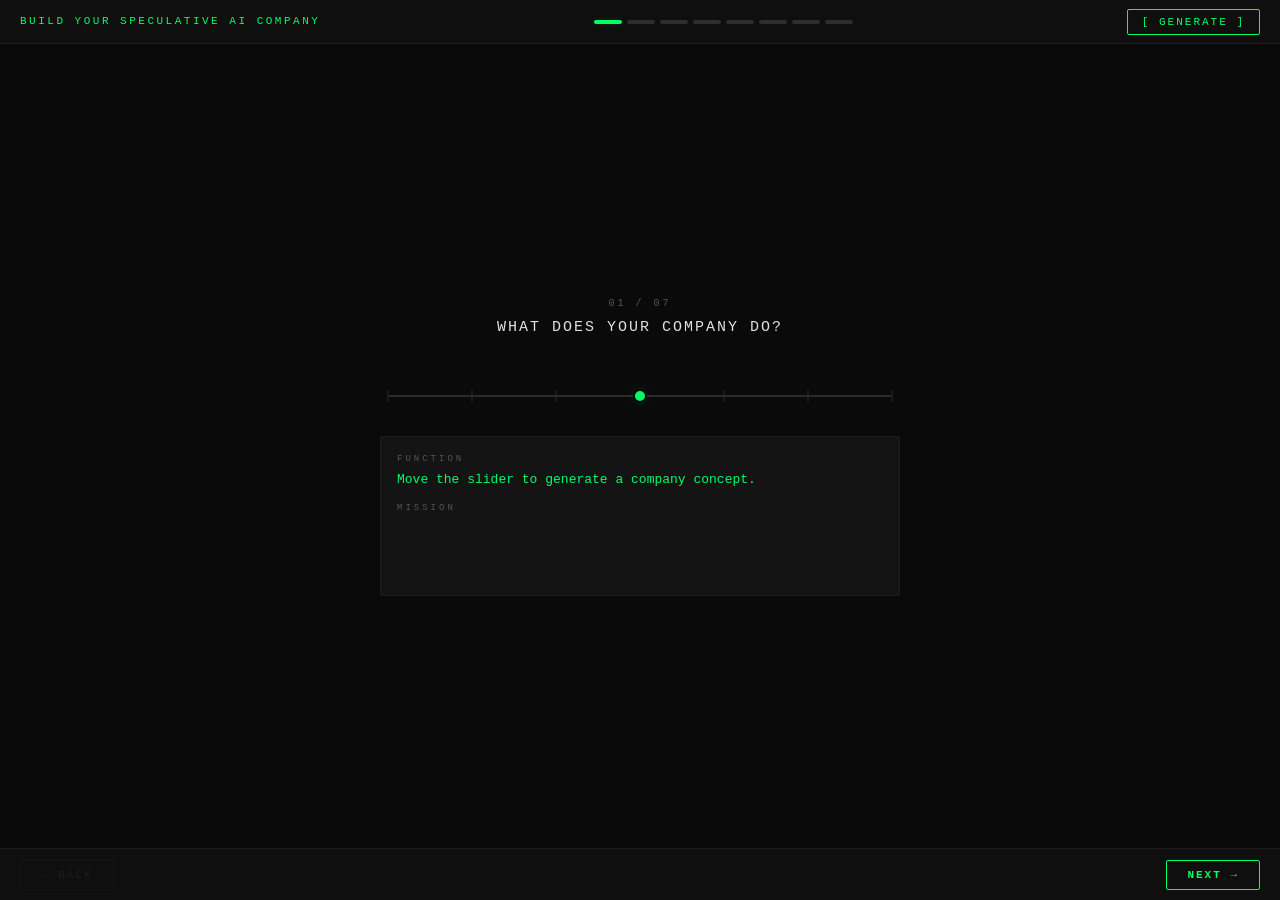
==== commit c3bc3288: "minor fixes" ====
--- a/llm-company/index.html
+++ b/llm-company/index.html
@@ -107,6 +107,7 @@
   transition: all 0.15s;
 }
 #generate-btn:hover { background: var(--glow); }
+#generate-btn:disabled { opacity: 0.2; cursor: not-allowed; }
 
 /* ============================================================
    STAGE CONTAINER
@@ -233,7 +234,7 @@
   border: 1px solid var(--border);
   border-radius: 2px;
   padding: 16px;
-  min-height: 90px;
+  min-height: 160px;
   position: relative;
 }
 
@@ -422,7 +423,6 @@
 
 .receipt-printer-wrap {
   overflow: hidden;
-  max-height: calc(100vh - var(--status-h) - var(--nav-h) - 80px);
   display: flex;
   justify-content: center;
 }
@@ -512,6 +512,15 @@
   font-size: 12px;
   letter-spacing: 3px;
   color: var(--dim);
+}
+.gen-story {
+  max-width: 360px;
+  font-size: 12px;
+  color: var(--text);
+  line-height: 1.65;
+  text-align: center;
+  opacity: 0.8;
+  min-height: 3em;
 }
 .gen-dots { display: flex; gap: 8px; }
 .gen-dot {
@@ -743,6 +752,7 @@
     <div class="gen-dot"></div><div class="gen-dot"></div><div class="gen-dot"></div>
   </div>
   <div class="gen-msg">GENERATING ANALYSIS</div>
+  <div class="gen-story" id="gen-story"></div>
 </div>
 
 <script>
@@ -1130,22 +1140,23 @@
 /* ============================================================
    STATIC DATA
    ============================================================ */
-const MODEL_SIZES = ['1B', '3B', '7B', '14B', '32B'];
+const MODEL_SIZES = ['1B', '7B', '14B', '80B', '140B', '700B'];
 
 const MODEL_SIZE_DESCS = {
-  '1B':  'Runs on a laptop or basic GPU. Fast inference, very low energy. Good for simple classification or extraction tasks. Will hallucinate on complex reasoning and struggle with nuance. Accessible — individuals and small orgs can run it locally.',
-  '3B':  'Consumer GPU territory (~8GB VRAM). Good balance for focused, well-defined tasks. Reasonable energy use. Still feasible for smaller organisations. Not powerful enough for open-ended reasoning or long-context work.',
-  '7B':  'Needs a decent GPU (16–24GB VRAM). Solid general capability — handles most language tasks competently. Moderate energy and infrastructure cost. The current sweet spot for many real-world deployments.',
-  '14B': 'Requires a high-end consumer GPU or small server. Noticeably more capable than 7B but operational costs rise. High energy use per query at scale. Starting to concentrate accessibility toward well-resourced organisations.',
-  '32B': 'Data-centre scale — multi-GPU server required. State-of-the-art reasoning and instruction following. Enormous energy footprint; significant compute cost per query. Only major corporations or well-funded labs can run this affordably at scale.',
+  '1B':   'Runs on a laptop CPU. Inference is near-instant, energy cost is negligible. Suitable for narrow, well-defined tasks — anything requiring real reasoning will fail.',
+  '7B':   'Runs on a consumer GPU (8GB VRAM) or a high-end laptop. Competent at focused language tasks. The minimum viable size for most deployed products.',
+  '14B':  'Still runs on a laptop (slowly) or a consumer GPU (16GB VRAM). Meaningfully more capable, but inference is slower and energy cost starts to matter.',
+  '80B':  'Requires a dedicated GPU server or cloud instance. State-of-the-art reasoning. Only accessible to organisations with real infrastructure budgets.',
+  '140B': 'Needs multi-GPU infrastructure — beyond the reach of most organisations. High energy and cooling costs. Capable of near-frontier performance.',
+  '700B': 'Data-centre-scale only. Enormous energy and hardware footprint. This is hyperscaler territory — the kind of infrastructure only a handful of organisations on earth can run.',
 };
 
 const HOSTING_OPTS = ['CLOUD', 'ON-PREMISE', 'EDGE', 'DECENTRALISED'];
 const HOSTING_DESCS = {
-  'CLOUD':         'Runs on AWS, Azure, or Google Cloud. Scalable and reliable with managed infrastructure, but your data flows through Big Tech servers. Subject to their terms, pricing changes, and government data requests. Contributes to tech monopoly concentration.',
-  'ON-PREMISE':    'Company owns and operates the servers. Full control over data and compliance — nothing leaves the building. Expensive to maintain and scale. Energy use is the company\'s direct responsibility. Requires significant internal technical expertise.',
-  'EDGE':          'Runs on user devices — phones, laptops, local hardware. Maximum privacy: data never leaves the device. Limited by hardware constraints, so only smaller models are viable. Creates a digital divide: only users with capable devices can access it.',
-  'DECENTRALISED': 'Distributed across many independently-operated nodes — resilient to censorship or single-point failure. Coordination is difficult, quality control is hard, and governance is an unsolved problem. Novel and experimental. Who moderates what no one owns?',
+  'CLOUD':         'Runs on rented AWS/Azure/GCP infrastructure. Scales easily but creates dependency on Big Tech and leaves data in third-party hands.',
+  'ON-PREMISE':    'Company-owned servers. Full data control and no cloud dependency, but high upfront cost and the company must handle all maintenance.',
+  'EDGE':          'Runs on the user\'s own device. Maximum privacy — data never leaves the user — but constrains model size to what the device can handle.',
+  'DECENTRALISED': 'Distributed across peer nodes. Censorship-resistant and no single point of failure, but governance is hard and quality is unpredictable.',
 };
 
 const BM_OPTS  = ['GOVT GRANTS', 'PAY TO PLAY', 'BIG LOAN', 'RICH DONOR'];
@@ -1374,11 +1385,17 @@
       company_function: state.companyFunction || 'an AI service',
       stage,
       data_type: stage === 'data_acquisition' ? dtLabel : undefined,
-    }, (chunk) => { buf = chunk; }, null);
+    }, (chunk) => {
+      buf = chunk;
+      // Show raw streaming text live — hide spinner once first chunk arrives
+      if (loading.style.display !== 'none') {
+        loading.style.display = 'none';
+        descEl.style.display = '';
+      }
+      descEl.textContent = buf;
+    }, null);
 
     state[descKey] = parseKeyedText(buf, keys);
-    loading.style.display = 'none';
-    descEl.style.display  = '';
     updateKnobDesc(descEl, state[descKey][keys[currentIndex]] || '—');
   } catch (e) {
     loading.style.display = 'none';
@@ -1468,7 +1485,7 @@
 
   new HorizontalSlider({
     container:  wrap,
-    positions:  5,
+    positions:  6,
     showLabels: true,
     labels:     MODEL_SIZES,
     onChange: (i) => {
@@ -1503,7 +1520,9 @@
    GENERATE FINAL
    ============================================================ */
 async function generateFinal() {
-  const overlay = document.getElementById('gen-overlay');
+  const overlay   = document.getElementById('gen-overlay');
+  const storyEl   = document.getElementById('gen-story');
+  storyEl.textContent = '';
   overlay.classList.add('active');
 
   try {
@@ -1517,7 +1536,11 @@
       data_acquisition: DA_OPTS[state.daIndex],
       model_size:       MODEL_SIZES[state.sizeIndex],
       hosting:          HOSTING_OPTS[state.hostIndex],
-    }, (chunk) => { buf = chunk; }, null);
+    }, (chunk) => {
+      buf = chunk;
+      const m = buf.match(/STORY:\s*([\s\S]*?)(?=\n\nSOCIETAL_IMPACT:|$)/i);
+      if (m) storyEl.textContent = m[1].trim();
+    }, null);
 
     const parsed = parseFinal(buf);
     overlay.classList.remove('active');
@@ -1624,13 +1647,19 @@
 
   // Trigger print animation on next frame
   const receipt = document.getElementById('receipt');
+  const wrap    = document.getElementById('receipt-printer-wrap');
+  wrap.style.overflow = 'hidden';
   receipt.classList.remove('printing');
   receipt.style.transition = 'none';
   receipt.style.transform  = 'translateY(-110%)';
   requestAnimationFrame(() => requestAnimationFrame(() => {
     receipt.style.transition = '';
+    receipt.style.transform  = '';   // clear inline so class rule applies
     receipt.classList.add('printing');
   }));
+  receipt.addEventListener('transitionend', () => {
+    wrap.style.overflow = 'visible';
+  }, { once: true });
 }
 
 /* ============================================================
@@ -1659,6 +1688,7 @@
   navBar.style.display = n === 7 ? 'none' : 'flex';
   backBtn.disabled = (n === 0);
   nextBtn.textContent = n === 6 ? 'GENERATE →' : 'NEXT →';
+  document.getElementById('generate-btn').disabled = (n === 7);
 
   // Lazy init
   if (!stageInited.has(n)) {
@@ -1716,6 +1746,8 @@
   document.getElementById('s1-name').textContent = '—';
   document.getElementById('receipt-body').innerHTML = '';
   document.getElementById('nav-bar').style.display = 'flex';
+  document.getElementById('generate-btn').disabled = false;
+  document.getElementById('receipt-printer-wrap').style.overflow = 'hidden';
 
   showStage(0);
 }
